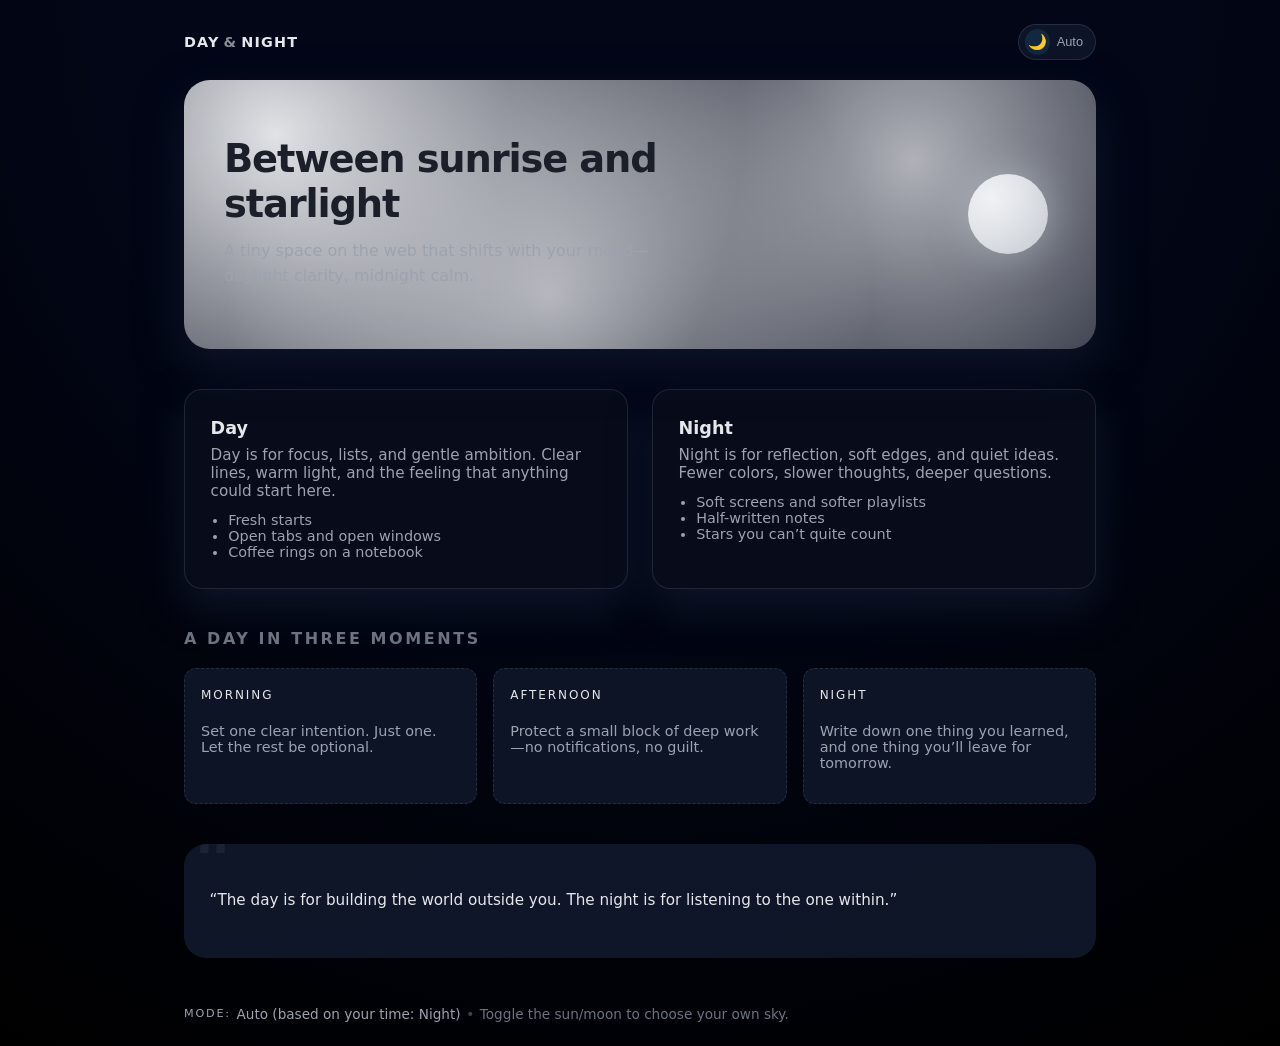
==== index.html @ a27f7a83 "initial_file_upload" ====
<!DOCTYPE html>
<html lang="en">
<head>
  <meta charset="UTF-8" />
  <meta name="viewport" content="width=device-width, initial-scale=1.0" />
  <title>Day & Night</title>
  <link rel="stylesheet" href="styles.css" />
</head>
<body class="theme-auto">
  <header class="site-header">
    <div class="logo">Day<span>&</span>Night</div>

    <div class="mode-controls">
      <button id="mode-toggle" class="mode-toggle" aria-label="Toggle theme">
        <span class="mode-toggle__icon">☀️</span>
        <span class="mode-toggle__label">Auto</span>
      </button>
    </div>
  </header>

  <main>
    <section class="hero">
      <div class="hero-layer hero-layer--sky"></div>
      <div class="hero-layer hero-layer--sun"></div>
      <div class="hero-layer hero-layer--moon"></div>
      <div class="hero-layer hero-layer--stars"></div>

      <div class="hero-content">
        <h1>Between sunrise and starlight</h1>
        <p>
          A tiny space on the web that shifts with your mood—daylight clarity,
          midnight calm.
        </p>
      </div>
    </section>

    <section class="panels">
      <article class="panel panel--day">
        <h2>Day</h2>
        <p>
          Day is for focus, lists, and gentle ambition. Clear lines, warm light,
          and the feeling that anything could start here.
        </p>
        <ul>
          <li>Fresh starts</li>
          <li>Open tabs and open windows</li>
          <li>Coffee rings on a notebook</li>
        </ul>
      </article>

      <article class="panel panel--night">
        <h2>Night</h2>
        <p>
          Night is for reflection, soft edges, and quiet ideas. Fewer colors,
          slower thoughts, deeper questions.
        </p>
        <ul>
          <li>Soft screens and softer playlists</li>
          <li>Half-written notes</li>
          <li>Stars you can’t quite count</li>
        </ul>
      </article>
    </section>

    <section class="timeline">
      <h2>A day in three moments</h2>
      <div class="timeline-grid">
        <div class="timeline-item">
          <span class="time">Morning</span>
          <p>Set one clear intention. Just one. Let the rest be optional.</p>
        </div>
        <div class="timeline-item">
          <span class="time">Afternoon</span>
          <p>Protect a small block of deep work—no notifications, no guilt.</p>
        </div>
        <div class="timeline-item">
          <span class="time">Night</span>
          <p>Write down one thing you learned, and one thing you’ll leave for tomorrow.</p>
        </div>
      </div>
    </section>

    <section class="quote">
      <p>
        “The day is for building the world outside you.  
        The night is for listening to the one within.”
      </p>
    </section>
  </main>

  <footer class="site-footer">
    <span class="footer-label">Mode:</span>
    <span id="mode-indicator" class="footer-mode">Auto (based on your time)</span>
    <span class="footer-dot">•</span>
    <span class="footer-note">Toggle the sun/moon to choose your own sky.</span>
  </footer>

  <script src="script.js"></script>
</body>
</html>
---- styles.css ----
/* --------
   Base
--------- */

:root {
  --bg: #f5f7fb;
  --bg-alt: #ffffff;
  --text: #1b1f2a;
  --muted: #6b7280;
  --accent: #fbbf24;
  --accent-soft: rgba(251, 191, 36, 0.15);
  --border-subtle: rgba(15, 23, 42, 0.06);

  --night-bg: #050816;
  --night-bg-alt: #070b1a;
  --night-text: #e5e7eb;
  --night-muted: #9ca3af;
  --night-accent: #38bdf8;
  --night-accent-soft: rgba(56, 189, 248, 0.12);
  --night-border-subtle: rgba(148, 163, 184, 0.18);

  --transition-fast: 180ms ease-out;
  --transition-med: 260ms ease;
  --radius-lg: 18px;
  --radius-md: 12px;
  --shadow-soft: 0 18px 45px rgba(15, 23, 42, 0.08);
  --shadow-soft-night: 0 18px 45px rgba(15, 23, 42, 0.9);
}

*,
*::before,
*::after {
  box-sizing: border-box;
}

html,
body {
  margin: 0;
  padding: 0;
}

body {
  font-family: system-ui, -apple-system, BlinkMacSystemFont, "SF Pro Text",
    "Segoe UI", sans-serif;
  background: var(--bg);
  color: var(--text);
  min-height: 100vh;
  display: flex;
  flex-direction: column;
  transition:
    background var(--transition-med),
    color var(--transition-med);
}

/* --------
   Layout
--------- */

main {
  flex: 1;
  max-width: 960px;
  width: 100%;
  margin: 0 auto 3rem;
  padding: 0 1.5rem 0;
}

.site-header {
  max-width: 960px;
  width: 100%;
  margin: 1.5rem auto 1.25rem;
  padding: 0 1.5rem;
  display: flex;
  align-items: center;
  justify-content: space-between;
}

.site-footer {
  max-width: 960px;
  width: 100%;
  margin: 0 auto 1.5rem;
  padding: 0 1.5rem;
  font-size: 0.85rem;
  color: var(--muted);
  display: flex;
  align-items: center;
  gap: 0.35rem;
}

/* --------
   Header
--------- */

.logo {
  font-weight: 600;
  letter-spacing: 0.08em;
  text-transform: uppercase;
  font-size: 0.9rem;
  display: inline-flex;
  align-items: center;
  gap: 0.25rem;
}

.logo span {
  opacity: 0.6;
}

.mode-controls {
  display: flex;
  align-items: center;
}

.mode-toggle {
  border-radius: 999px;
  border: 1px solid var(--border-subtle);
  background: rgba(255, 255, 255, 0.8);
  padding: 0.25rem 0.75rem 0.25rem 0.35rem;
  display: inline-flex;
  align-items: center;
  gap: 0.4rem;
  cursor: pointer;
  font-size: 0.8rem;
  color: var(--muted);
  backdrop-filter: blur(10px);
  transition:
    background var(--transition-fast),
    border-color var(--transition-fast),
    transform 120ms ease-out,
    color var(--transition-fast);
}

.mode-toggle__icon {
  width: 1.6rem;
  height: 1.6rem;
  border-radius: 999px;
  display: inline-flex;
  align-items: center;
  justify-content: center;
  background: var(--accent-soft);
  font-size: 0.95rem;
}

.mode-toggle:hover {
  transform: translateY(-1px);
  border-color: rgba(15, 23, 42, 0.12);
}

/* --------
   Hero
--------- */

.hero {
  position: relative;
  border-radius: 26px;
  overflow: hidden;
  padding: 3.5rem 2.5rem 3.75rem;
  margin-bottom: 2.5rem;
  background: radial-gradient(circle at top left, #fef3c7, #e0f2fe 40%, #e5e7eb);
  box-shadow: var(--shadow-soft);
  color: var(--text);
  isolation: isolate;
}

.hero-layer {
  position: absolute;
  inset: 0;
  pointer-events: none;
  transition: opacity var(--transition-med), transform 900ms ease-out;
}

.hero-layer--sky {
  background: radial-gradient(circle at top left, #fef3c7, #e0f2fe 40%, #e5e7eb);
  opacity: 1;
}

.hero-layer--sun,
.hero-layer--moon {
  display: flex;
  align-items: center;
  justify-content: flex-end;
  padding-right: 3rem;
}

.hero-layer--sun::before,
.hero-layer--moon::before {
  content: "";
  width: 80px;
  height: 80px;
  border-radius: 999px;
  box-shadow: 0 0 40px rgba(251, 191, 36, 0.5);
  transform: translateY(0);
}

.hero-layer--sun::before {
  background: radial-gradient(circle at 30% 30%, #fef9c3, #fbbf24);
}

.hero-layer--moon::before {
  background: radial-gradient(circle at 30% 30%, #e5e7eb, #9ca3af);
  box-shadow: 0 0 40px rgba(148, 163, 184, 0.5);
}

.hero-layer--moon {
  opacity: 0;
}

.hero-layer--stars {
  background-image:
    radial-gradient(circle at 10% 20%, rgba(248, 250, 252, 0.9) 0, transparent 55%),
    radial-gradient(circle at 80% 30%, rgba(248, 250, 252, 0.7) 0, transparent 55%),
    radial-gradient(circle at 40% 80%, rgba(248, 250, 252, 0.6) 0, transparent 55%);
  opacity: 0;
  transform: translateY(10px);
}

.hero-content {
  position: relative;
  max-width: 460px;
  z-index: 1;
}

.hero h1 {
  font-size: clamp(2.1rem, 3vw, 2.6rem);
  margin: 0 0 0.75rem;
  letter-spacing: -0.03em;
}

.hero p {
  margin: 0;
  color: var(--muted);
  max-width: 32rem;
  line-height: 1.6;
}

/* --------
   Panels
--------- */

.panels {
  display: grid;
  grid-template-columns: repeat(2, minmax(0, 1fr));
  gap: 1.5rem;
  margin-bottom: 2.5rem;
}

.panel {
  border-radius: var(--radius-lg);
  padding: 1.75rem 1.6rem;
  background: var(--bg-alt);
  border: 1px solid var(--border-subtle);
  box-shadow: 0 12px 30px rgba(15, 23, 42, 0.04);
  transition:
    background var(--transition-med),
    border-color var(--transition-med),
    transform 160ms ease-out,
    box-shadow var(--transition-med);
}

.panel:hover {
  transform: translateY(-3px);
  box-shadow: 0 18px 40px rgba(15, 23, 42, 0.08);
}

.panel h2 {
  margin: 0 0 0.5rem;
  font-size: 1.1rem;
}

.panel p {
  margin: 0 0 0.75rem;
  color: var(--muted);
  font-size: 0.95rem;
}

.panel ul {
  margin: 0;
  padding-left: 1.1rem;
  list-style: disc;
  color: var(--muted);
  font-size: 0.9rem;
}

.panel--day {
  background: linear-gradient(
      135deg,
      rgba(251, 191, 36, 0.08),
      rgba(59, 130, 246, 0.04)
    ),
    var(--bg-alt);
}

.panel--night {
  background: linear-gradient(
      135deg,
      rgba(56, 189, 248, 0.08),
      rgba(15, 23, 42, 0.7)
    ),
    var(--night-bg-alt);
  color: var(--night-text);
}

/* --------
   Timeline
--------- */

.timeline {
  margin-bottom: 2.5rem;
}

.timeline h2 {
  font-size: 1rem;
  text-transform: uppercase;
  letter-spacing: 0.16em;
  color: var(--muted);
  margin: 0 0 1.25rem;
}

.timeline-grid {
  display: grid;
  grid-template-columns: repeat(3, minmax(0, 1fr));
  gap: 1rem;
}

.timeline-item {
  border-radius: var(--radius-md);
  padding: 1.1rem 1rem;
  border: 1px dashed var(--border-subtle);
  background: rgba(255, 255, 255, 0.7);
  font-size: 0.9rem;
  color: var(--muted);
}

.timeline-item .time {
  display: inline-block;
  font-size: 0.75rem;
  text-transform: uppercase;
  letter-spacing: 0.16em;
  margin-bottom: 0.4rem;
  color: var(--text);
}

/* --------
   Quote
--------- */

.quote {
  border-radius: 22px;
  padding: 1.8rem 1.6rem;
  background: linear-gradient(
    135deg,
    rgba(15, 23, 42, 0.96),
    rgba(15, 23, 42, 0.92)
  );
  color: #e5e7eb;
  font-size: 0.95rem;
  line-height: 1.7;
  position: relative;
  overflow: hidden;
}

.quote::before {
  content: "“";
  position: absolute;
  font-size: 5rem;
  line-height: 1;
  opacity: 0.06;
  top: -1.2rem;
  left: 0.6rem;
}

/* --------
   Footer
--------- */

.footer-label {
  text-transform: uppercase;
  letter-spacing: 0.16em;
  font-size: 0.7rem;
}

.footer-mode {
  font-weight: 500;
}

.footer-dot {
  opacity: 0.4;
}

.footer-note {
  color: var(--muted);
}

/* --------
   Night theme
--------- */

body.theme-night {
  background: radial-gradient(circle at top, #020617, #020617 40%, #000);
  color: var(--night-text);
}

body.theme-night .site-footer {
  color: var(--night-muted);
}

body.theme-night .hero {
  background: radial-gradient(circle at top, #020617, #020617 40%, #020617);
  box-shadow: var(--shadow-soft-night);
}

body.theme-night .hero-layer--sky {
  background: radial-gradient(circle at top, #020617, #020617 40%, #020617);
}

body.theme-night .hero-layer--sun {
  opacity: 0;
  transform: translateY(10px);
}

body.theme-night .hero-layer--moon {
  opacity: 1;
  transform: translateY(0);
}

body.theme-night .hero-layer--stars {
  opacity: 1;
  transform: translateY(0);
}

body.theme-night .hero p {
  color: var(--night-muted);
}

body.theme-night .panel {
  background: var(--night-bg-alt);
  border-color: var(--night-border-subtle);
  box-shadow: 0 18px 40px rgba(15, 23, 42, 0.9);
  color: var(--night-text);
}

body.theme-night .panel p,
body.theme-night .panel ul {
  color: var(--night-muted);
}

body.theme-night .timeline-item {
  background: rgba(15, 23, 42, 0.9);
  border-color: var(--night-border-subtle);
  color: var(--night-muted);
}

body.theme-night .timeline-item .time {
  color: var(--night-text);
}

body.theme-night .mode-toggle {
  background: rgba(15, 23, 42, 0.9);
  border-color: var(--night-border-subtle);
  color: var(--night-muted);
}

body.theme-night .mode-toggle__icon {
  background: var(--night-accent-soft);
}

/* Auto theme uses JS to decide day/night, but visually it's just one of the two */

body.theme-auto {
  /* JS will replace this with theme-day or theme-night */
}

/* --------
   Responsive
--------- */

@media (max-width: 768px) {
  .hero {
    padding: 2.6rem 1.6rem 2.8rem;
  }

  .hero-layer--sun,
  .hero-layer--moon {
    padding-right: 1.6rem;
  }

  .panels {
    grid-template-columns: minmax(0, 1fr);
  }

  .timeline-grid {
    grid-template-columns: minmax(0, 1fr);
  }

  .site-header,
  .site-footer {
    padding-inline: 1.25rem;
  }
}
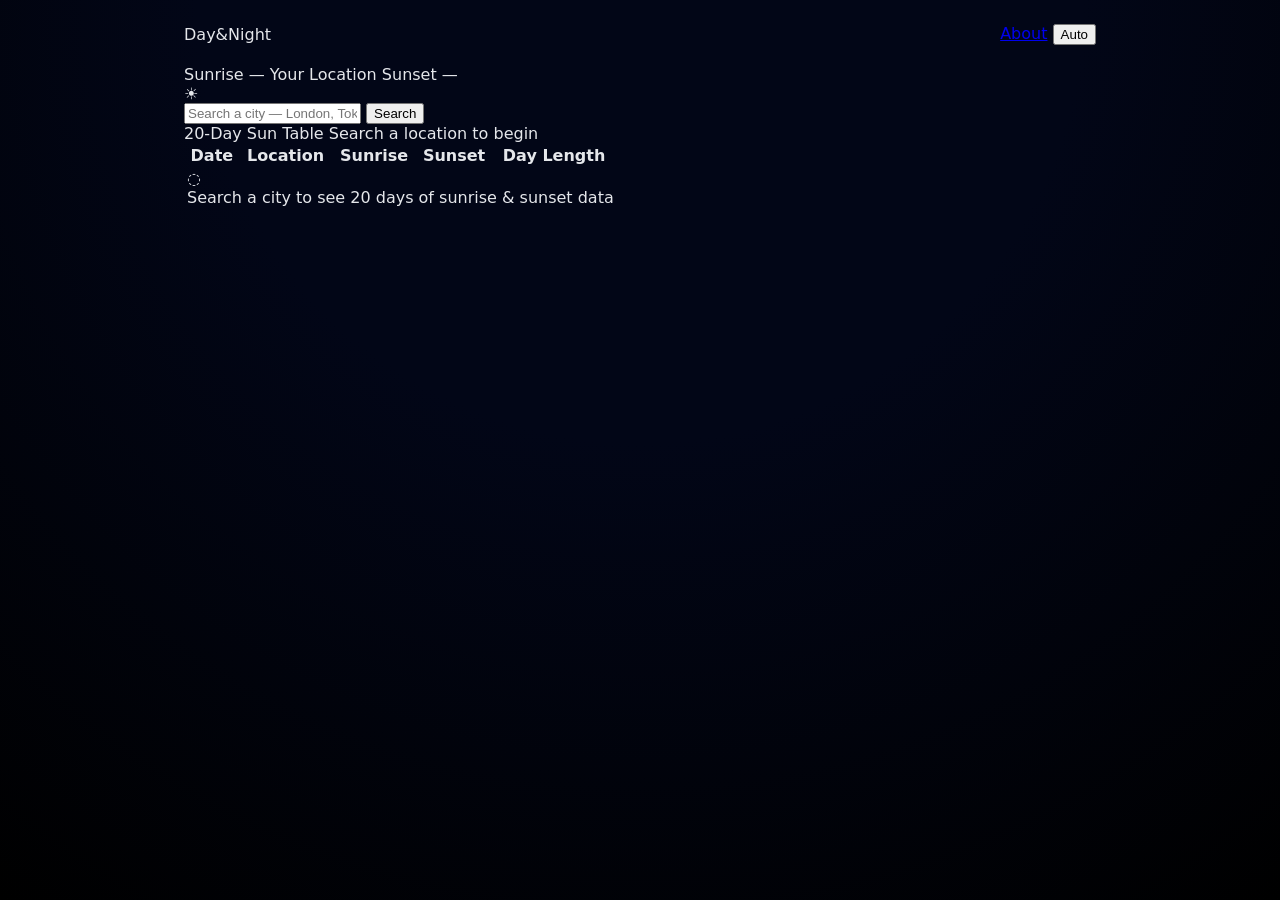
==== commit e720ff49: "Update index.html" ====
--- a/index.html
+++ b/index.html
@@ -3,99 +3,92 @@
 <head>
   <meta charset="UTF-8" />
   <meta name="viewport" content="width=device-width, initial-scale=1.0" />
-  <title>Day & Night</title>
+  <title>Day&Night — Sunrise & Sunset Times</title>
+  <link rel="preconnect" href="https://fonts.googleapis.com" />
+  <link rel="preconnect" href="https://fonts.gstatic.com" crossorigin />
+  <link href="https://fonts.googleapis.com/css2?family=Cormorant+Garamond:wght@300;400;600&family=DM+Mono:wght@300;400&display=swap" rel="stylesheet" />
   <link rel="stylesheet" href="styles.css" />
 </head>
-<body class="theme-auto">
+<body>
+
   <header class="site-header">
-    <div class="logo">Day<span>&</span>Night</div>
-
-    <div class="mode-controls">
-      <button id="mode-toggle" class="mode-toggle" aria-label="Toggle theme">
-        <span class="mode-toggle__icon">☀️</span>
-        <span class="mode-toggle__label">Auto</span>
-      </button>
+    <div class="header-left">
+	<span class="site-logo">Day&Night</span>
+    </div>
+    <div class="header-right">
+      <a href="about.html" class="about-btn">About</a>
+      <button id="theme-toggle" class="theme-btn">Auto</button>
     </div>
   </header>
 
-  <main>
-    <section class="hero">
-      <div class="hero-layer hero-layer--sky"></div>
-      <div class="hero-layer hero-layer--sun"></div>
-      <div class="hero-layer hero-layer--moon"></div>
-      <div class="hero-layer hero-layer--stars"></div>
+  <main class="main-content">
 
-      <div class="hero-content">
-        <h1>Between sunrise and starlight</h1>
-        <p>
-          A tiny space on the web that shifts with your mood—daylight clarity,
-          midnight calm.
-        </p>
+    <!-- Sun Progress Bar -->
+    <section class="sunbar-section">
+      <div class="sunbar-meta">
+        <span class="sunbar-label" id="sunrise-label">Sunrise <span id="sunrise-time">—</span></span>
+        <span class="sunbar-center-label" id="sunbar-location-label">Your Location</span>
+        <span class="sunbar-label" id="sunset-label">Sunset <span id="sunset-time">—</span></span>
+      </div>
+      <div class="sunbar-track" id="sunbar-track">
+        <div class="sunbar-fill" id="sunbar-fill"></div>
+        <div class="sun-icon" id="sun-icon">☀</div>
+        <div class="sunbar-horizon sunbar-horizon-left"></div>
+        <div class="sunbar-horizon sunbar-horizon-right"></div>
       </div>
     </section>
 
-    <section class="panels">
-      <article class="panel panel--day">
-        <h2>Day</h2>
-        <p>
-          Day is for focus, lists, and gentle ambition. Clear lines, warm light,
-          and the feeling that anything could start here.
-        </p>
-        <ul>
-          <li>Fresh starts</li>
-          <li>Open tabs and open windows</li>
-          <li>Coffee rings on a notebook</li>
-        </ul>
-      </article>
-
-      <article class="panel panel--night">
-        <h2>Night</h2>
-        <p>
-          Night is for reflection, soft edges, and quiet ideas. Fewer colors,
-          slower thoughts, deeper questions.
-        </p>
-        <ul>
-          <li>Soft screens and softer playlists</li>
-          <li>Half-written notes</li>
-          <li>Stars you can’t quite count</li>
-        </ul>
-      </article>
+    <!-- Search Bar -->
+    <section class="search-section">
+      <div class="search-inner">
+        <input
+          type="text"
+          id="location-input"
+          class="location-input"
+          placeholder="Search a city — London, Tokyo, New York..."
+          autocomplete="off"
+        />
+        <button id="search-btn" class="search-btn">
+          <span class="search-btn-text">Search</span>
+          <span class="search-btn-spinner" id="search-spinner" hidden>○</span>
+        </button>
+      </div>
+      <div class="search-error" id="search-error" hidden></div>
     </section>
 
-    <section class="timeline">
-      <h2>A day in three moments</h2>
-      <div class="timeline-grid">
-        <div class="timeline-item">
-          <span class="time">Morning</span>
-          <p>Set one clear intention. Just one. Let the rest be optional.</p>
-        </div>
-        <div class="timeline-item">
-          <span class="time">Afternoon</span>
-          <p>Protect a small block of deep work—no notifications, no guilt.</p>
-        </div>
-        <div class="timeline-item">
-          <span class="time">Night</span>
-          <p>Write down one thing you learned, and one thing you’ll leave for tomorrow.</p>
-        </div>
+    <!-- 20-Day Table -->
+    <section class="table-section">
+      <div class="table-header-row">
+        <span class="table-title" id="table-title">20-Day Sun Table</span>
+        <span class="table-subtitle" id="table-subtitle">Search a location to begin</span>
+      </div>
+      <div class="table-scroll-container" id="table-container">
+        <table class="sun-table" id="sun-table">
+          <thead>
+            <tr>
+              <th>Date</th>
+              <th>Location</th>
+              <th>Sunrise</th>
+              <th>Sunset</th>
+              <th>Day Length</th>
+            </tr>
+          </thead>
+          <tbody id="table-body">
+            <tr class="table-empty-row">
+              <td colspan="5">
+                <div class="empty-state">
+                  <div class="empty-icon">◌</div>
+                  <div>Search a city to see 20 days of sunrise &amp; sunset data</div>
+                </div>
+              </td>
+            </tr>
+          </tbody>
+        </table>
       </div>
     </section>
 
-    <section class="quote">
-      <p>
-        “The day is for building the world outside you.  
-        The night is for listening to the one within.”
-      </p>
-    </section>
   </main>
-
-  <footer class="site-footer">
-    <span class="footer-label">Mode:</span>
-    <span id="mode-indicator" class="footer-mode">Auto (based on your time)</span>
-    <span class="footer-dot">•</span>
-    <span class="footer-note">Toggle the sun/moon to choose your own sky.</span>
-  </footer>
 
   <script src="script.js"></script>
 </body>
 </html>
-
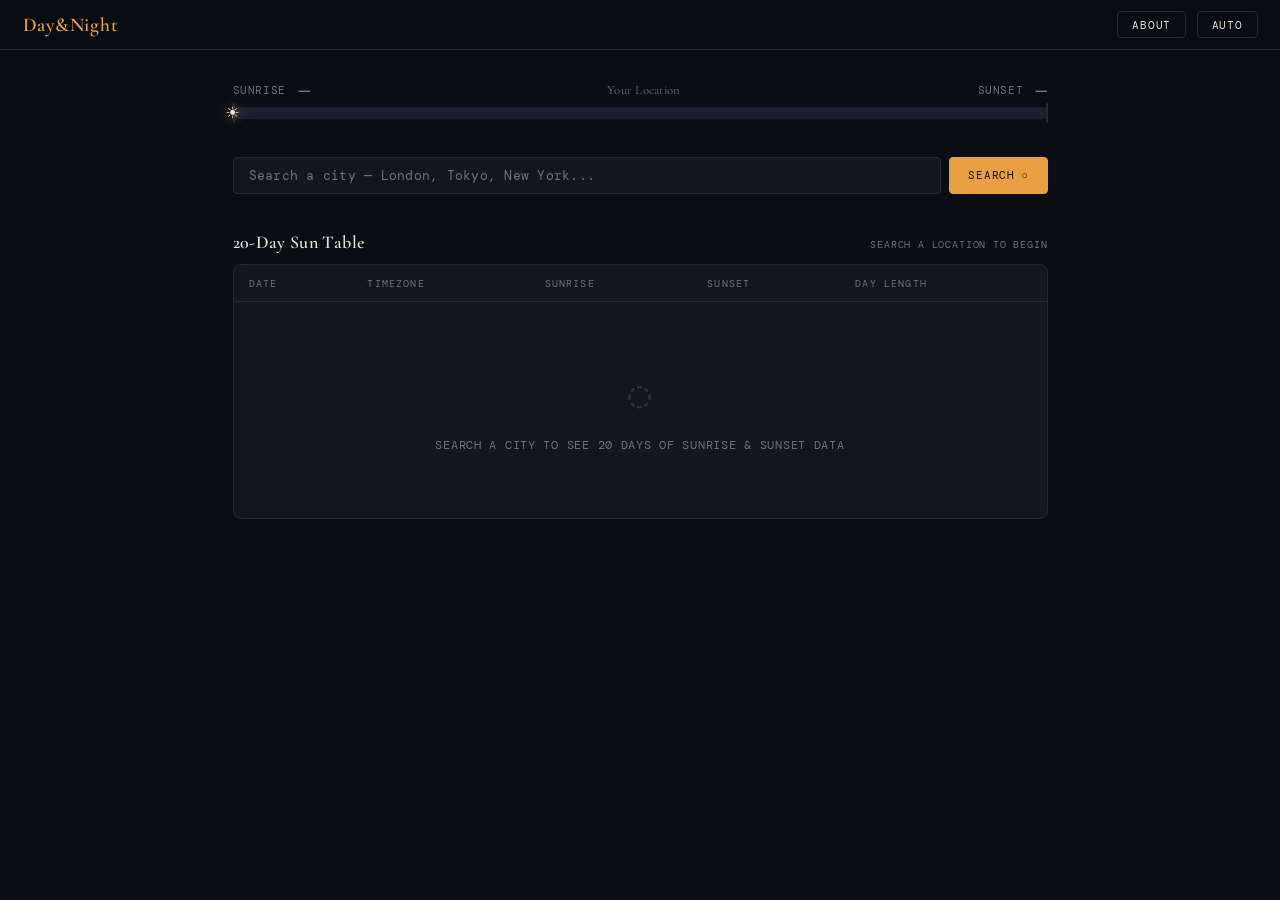
==== commit 02901dad: "Update index.html column name change Location -> TimeZone" ====
--- a/index.html
+++ b/index.html
@@ -67,7 +67,7 @@
           <thead>
             <tr>
               <th>Date</th>
-              <th>Location</th>
+              <th>TimeZone</th>
               <th>Sunrise</th>
               <th>Sunset</th>
               <th>Day Length</th>
--- a/styles.css
+++ b/styles.css
@@ -1,498 +1,577 @@
-/* --------
-   Base
---------- */
-
+/* ============================================================
+   Day&Night — styles.css
+   Credit to Erfan Gheibi
+   29/05/2026
+   Made for Devsoc training program application
+   Cormorant Garamond (display) + DM Mono (data/mono)
+   ============================================================ */
+
+/* ---------- CSS Variables ---------- */
 :root {
-  --bg: #f5f7fb;
-  --bg-alt: #ffffff;
-  --text: #1b1f2a;
-  --muted: #6b7280;
-  --accent: #fbbf24;
-  --accent-soft: rgba(251, 191, 36, 0.15);
-  --border-subtle: rgba(15, 23, 42, 0.06);
-
-  --night-bg: #050816;
-  --night-bg-alt: #070b1a;
-  --night-text: #e5e7eb;
-  --night-muted: #9ca3af;
-  --night-accent: #38bdf8;
-  --night-accent-soft: rgba(56, 189, 248, 0.12);
-  --night-border-subtle: rgba(148, 163, 184, 0.18);
-
-  --transition-fast: 180ms ease-out;
-  --transition-med: 260ms ease;
-  --radius-lg: 18px;
-  --radius-md: 12px;
-  --shadow-soft: 0 18px 45px rgba(15, 23, 42, 0.08);
-  --shadow-soft-night: 0 18px 45px rgba(15, 23, 42, 0.9);
-}
-
-*,
-*::before,
-*::after {
-  box-sizing: border-box;
-}
-
-html,
+  /* Day palette */
+  --day-bg:            #fdf6ec;
+  --day-bg-alt:        #f5ead8;
+  --day-text:          #1a1208;
+  --day-muted:         #7a6348;
+  --day-border:        #d8c9b0;
+  --day-accent:        #c8721a;
+  --day-accent-soft:   #f0a840;
+  --day-fill-start:    #f5c842;
+  --day-fill-end:      #e8721a;
+  --day-track:         #e8d9c2;
+  --day-header-bg:     rgba(253,246,236,0.88);
+
+  /* Night palette */
+  --night-bg:          #0b0d14;
+  --night-bg-alt:      #131620;
+  --night-text:        #e8e2d6;
+  --night-muted:       #6e7080;
+  --night-border:      #252835;
+  --night-accent:      #e8a042;
+  --night-accent-soft: #c87830;
+  --night-fill-start:  #2c3a6e;
+  --night-fill-end:    #e8a042;
+  --night-track:       #1c1f2e;
+  --night-header-bg:   rgba(11,13,20,0.88);
+
+  /* Applied (default = day) */
+  --bg:            var(--day-bg);
+  --bg-alt:        var(--day-bg-alt);
+  --text:          var(--day-text);
+  --muted:         var(--day-muted);
+  --border:        var(--day-border);
+  --accent:        var(--day-accent);
+  --accent-soft:   var(--day-accent-soft);
+  --fill-start:    var(--day-fill-start);
+  --fill-end:      var(--day-fill-end);
+  --track:         var(--day-track);
+  --header-bg:     var(--day-header-bg);
+
+  --font-display: 'Cormorant Garamond', Georgia, serif;
+  --font-mono:    'DM Mono', 'Courier New', monospace;
+
+  --radius-sm: 4px;
+  --radius-md: 8px;
+  --radius-lg: 16px;
+  --transition: 0.35s ease;
+}
+
+body.theme-night {
+  --bg:            var(--night-bg);
+  --bg-alt:        var(--night-bg-alt);
+  --text:          var(--night-text);
+  --muted:         var(--night-muted);
+  --border:        var(--night-border);
+  --accent:        var(--night-accent);
+  --accent-soft:   var(--night-accent-soft);
+  --fill-start:    var(--night-fill-start);
+  --fill-end:      var(--night-fill-end);
+  --track:         var(--night-track);
+  --header-bg:     var(--night-header-bg);
+}
+
+/* ---------- Reset & Base ---------- */
+*, *::before, *::after { box-sizing: border-box; margin: 0; padding: 0; }
+
+html {
+  font-size: 15px;
+  -webkit-font-smoothing: antialiased;
+}
+
 body {
-  margin: 0;
-  padding: 0;
-}
-
-body {
-  font-family: system-ui, -apple-system, BlinkMacSystemFont, "SF Pro Text",
-    "Segoe UI", sans-serif;
-  background: var(--bg);
+  background-color: var(--bg);
   color: var(--text);
+  font-family: var(--font-mono);
   min-height: 100vh;
   display: flex;
   flex-direction: column;
-  transition:
-    background var(--transition-med),
-    color var(--transition-med);
-}
-
-/* --------
-   Layout
---------- */
-
-main {
-  flex: 1;
-  max-width: 960px;
-  width: 100%;
-  margin: 0 auto 3rem;
-  padding: 0 1.5rem 0;
-}
-
+  transition: background-color var(--transition), color var(--transition);
+}
+
+a { color: var(--accent); text-decoration: none; }
+a:hover { text-decoration: underline; }
+
+/* ---------- Header ---------- */
 .site-header {
-  max-width: 960px;
-  width: 100%;
-  margin: 1.5rem auto 1.25rem;
-  padding: 0 1.5rem;
+  position: sticky;
+  top: 0;
+  z-index: 100;
+  background: var(--header-bg);
+  backdrop-filter: blur(12px);
+  -webkit-backdrop-filter: blur(12px);
+  border-bottom: 1px solid var(--border);
   display: flex;
   align-items: center;
   justify-content: space-between;
-}
-
-.site-footer {
-  max-width: 960px;
+  padding: 0.75rem 1.5rem;
+  transition: background var(--transition), border-color var(--transition);
+}
+
+.header-left, .header-right {
+  display: flex;
+  align-items: center;
+  gap: 0.75rem;
+}
+
+.site-logo {
+  font-family: var(--font-display);
+  font-size: 1.3rem;
+  font-weight: 600;
+  letter-spacing: 0.04em;
+  color: var(--accent);
+}
+
+/* Shared button style */
+.about-btn, .theme-btn, .search-btn {
+  font-family: var(--font-mono);
+  font-size: 0.72rem;
+  font-weight: 400;
+  letter-spacing: 0.08em;
+  text-transform: uppercase;
+  padding: 0.35rem 0.9rem;
+  border: 1px solid var(--border);
+  border-radius: var(--radius-sm);
+  background: transparent;
+  color: var(--text);
+  cursor: pointer;
+  transition: background var(--transition), border-color var(--transition), color var(--transition), transform 0.1s;
+}
+.about-btn:hover, .theme-btn:hover, .search-btn:hover {
+  background: var(--bg-alt);
+  border-color: var(--accent);
+  color: var(--accent);
+  text-decoration: none;
+}
+.about-btn:active, .theme-btn:active, .search-btn:active { transform: scale(0.97); }
+
+.theme-btn {
+  min-width: 60px;
+}
+
+/* ---------- Main ---------- */
+.main-content {
+  flex: 1;
+  max-width: 860px;
   width: 100%;
-  margin: 0 auto 1.5rem;
-  padding: 0 1.5rem;
+  margin: 0 auto;
+  padding: 2rem 1.5rem 3rem;
+  display: flex;
+  flex-direction: column;
+  gap: 2.5rem;
+}
+
+/* ---------- Sun Progress Bar ---------- */
+.sunbar-section {
+  display: flex;
+  flex-direction: column;
+  gap: 0.6rem;
+}
+
+.sunbar-meta {
+  display: flex;
+  justify-content: space-between;
+  align-items: baseline;
+  font-size: 0.7rem;
+  color: var(--muted);
+  letter-spacing: 0.06em;
+  text-transform: uppercase;
+}
+
+.sunbar-center-label {
+  font-family: var(--font-display);
   font-size: 0.85rem;
-  color: var(--muted);
-  display: flex;
-  align-items: center;
-  gap: 0.35rem;
-}
-
-/* --------
-   Header
---------- */
-
-.logo {
+  font-weight: 400;
+  text-transform: none;
+  letter-spacing: 0.02em;
+  color: var(--muted);
+}
+
+.sunbar-label span {
+  font-family: var(--font-display);
+  font-size: 1rem;
   font-weight: 600;
-  letter-spacing: 0.08em;
-  text-transform: uppercase;
-  font-size: 0.9rem;
-  display: inline-flex;
-  align-items: center;
-  gap: 0.25rem;
-}
-
-.logo span {
-  opacity: 0.6;
-}
-
-.mode-controls {
-  display: flex;
-  align-items: center;
-}
-
-.mode-toggle {
-  border-radius: 999px;
-  border: 1px solid var(--border-subtle);
-  background: rgba(255, 255, 255, 0.8);
-  padding: 0.25rem 0.75rem 0.25rem 0.35rem;
-  display: inline-flex;
+  color: var(--text);
+  margin-left: 0.3rem;
+  letter-spacing: 0;
+  text-transform: none;
+}
+
+.sunbar-track {
+  position: relative;
+  height: 12px;
+  background: var(--track);
+  border-radius: 100px;
+  overflow: visible;
+  transition: background var(--transition);
+}
+
+.sunbar-fill {
+  position: absolute;
+  left: 0;
+  top: 0;
+  height: 100%;
+  background: linear-gradient(90deg, var(--fill-start), var(--fill-end));
+  border-radius: 100px;
+  width: 0%;
+  transition: width 0.8s cubic-bezier(0.4, 0, 0.2, 1);
+}
+
+.sun-icon {
+  position: absolute;
+  top: 50%;
+  transform: translate(-50%, -50%);
+  font-size: 1.4rem;
+  line-height: 1;
+  left: 0%;
+  transition: left 0.8s cubic-bezier(0.4, 0, 0.2, 1);
+  filter: drop-shadow(0 0 6px var(--accent-soft));
+  pointer-events: none;
+  z-index: 2;
+}
+
+.sunbar-horizon {
+  position: absolute;
+  top: 50%;
+  transform: translateY(-50%);
+  width: 2px;
+  height: 20px;
+  background: var(--border);
+  border-radius: 1px;
+}
+.sunbar-horizon-left  { left: 0; }
+.sunbar-horizon-right { right: 0; }
+
+.sunbar-progress-text {
+  text-align: center;
+  font-size: 0.68rem;
+  letter-spacing: 0.1em;
+  text-transform: uppercase;
+  color: var(--muted);
+}
+
+/* ---------- Search Section ---------- */
+.search-section {
+  display: flex;
+  flex-direction: column;
+  gap: 0.5rem;
+}
+
+.search-inner {
+  display: flex;
+  gap: 0.5rem;
+}
+
+.location-input {
+  flex: 1;
+  font-family: var(--font-mono);
+  font-size: 0.85rem;
+  padding: 0.6rem 1rem;
+  border: 1px solid var(--border);
+  border-radius: var(--radius-sm);
+  background: var(--bg-alt);
+  color: var(--text);
+  outline: none;
+  transition: border-color var(--transition), background var(--transition), box-shadow var(--transition);
+  letter-spacing: 0.02em;
+}
+.location-input::placeholder { color: var(--muted); }
+.location-input:focus {
+  border-color: var(--accent);
+  box-shadow: 0 0 0 3px color-mix(in srgb, var(--accent) 15%, transparent);
+}
+
+.search-btn {
+  display: flex;
   align-items: center;
   gap: 0.4rem;
-  cursor: pointer;
+  padding: 0.6rem 1.2rem;
+  background: var(--accent);
+  border-color: var(--accent);
+  color: var(--bg);
+  font-weight: 400;
+}
+.search-btn:hover {
+  background: var(--accent-soft);
+  border-color: var(--accent-soft);
+  color: var(--bg);
+}
+
+.search-btn-spinner {
+  animation: spin 1s linear infinite;
+  display: inline-block;
+}
+@keyframes spin {
+  from { transform: rotate(0deg); }
+  to   { transform: rotate(360deg); }
+}
+
+.search-error {
+  font-size: 0.72rem;
+  color: #e05050;
+  letter-spacing: 0.04em;
+  padding: 0.3rem 0;
+}
+
+/* ---------- Table Section ---------- */
+.table-section {
+  display: flex;
+  flex-direction: column;
+  gap: 0.75rem;
+  flex: 1;
+}
+
+.table-header-row {
+  display: flex;
+  justify-content: space-between;
+  align-items: baseline;
+}
+
+.table-title {
+  font-family: var(--font-display);
+  font-size: 1.2rem;
+  font-weight: 600;
+  letter-spacing: 0.02em;
+}
+
+.table-subtitle {
+  font-size: 0.68rem;
+  color: var(--muted);
+  letter-spacing: 0.08em;
+  text-transform: uppercase;
+}
+
+.table-scroll-container {
+  border: 1px solid var(--border);
+  border-radius: var(--radius-md);
+  overflow-y: auto;
+  max-height: 460px;
+  transition: border-color var(--transition);
+  background: var(--bg-alt);
+}
+
+/* Custom scrollbar */
+.table-scroll-container::-webkit-scrollbar { width: 6px; }
+.table-scroll-container::-webkit-scrollbar-track { background: transparent; }
+.table-scroll-container::-webkit-scrollbar-thumb {
+  background: var(--border);
+  border-radius: 3px;
+}
+.table-scroll-container::-webkit-scrollbar-thumb:hover {
+  background: var(--muted);
+}
+
+.sun-table {
+  width: 100%;
+  border-collapse: collapse;
   font-size: 0.8rem;
-  color: var(--muted);
-  backdrop-filter: blur(10px);
-  transition:
-    background var(--transition-fast),
-    border-color var(--transition-fast),
-    transform 120ms ease-out,
-    color var(--transition-fast);
-}
-
-.mode-toggle__icon {
-  width: 1.6rem;
-  height: 1.6rem;
-  border-radius: 999px;
-  display: inline-flex;
+}
+
+.sun-table thead {
+  position: sticky;
+  top: 0;
+  z-index: 10;
+}
+
+.sun-table th {
+  background: var(--bg-alt);
+  color: var(--muted);
+  font-size: 0.65rem;
+  font-weight: 400;
+  letter-spacing: 0.12em;
+  text-transform: uppercase;
+  padding: 0.75rem 1rem;
+  text-align: left;
+  border-bottom: 1px solid var(--border);
+  white-space: nowrap;
+}
+
+.sun-table td {
+  padding: 0.7rem 1rem;
+  border-bottom: 1px solid var(--border);
+  vertical-align: top;
+  line-height: 1.6;
+  transition: background var(--transition);
+}
+
+.sun-table tbody tr:last-child td {
+  border-bottom: none;
+}
+
+.sun-table tbody tr:hover td {
+  background: color-mix(in srgb, var(--accent) 5%, transparent);
+}
+
+.sun-table tbody tr.today-row td {
+  background: color-mix(in srgb, var(--accent) 8%, transparent);
+}
+
+/* Stacked cell lines */
+.cell-line-1 {
+  display: block;
+  color: var(--text);
+  font-weight: 400;
+}
+.cell-line-2 {
+  display: block;
+  font-size: 0.72rem;
+  color: var(--muted);
+  margin-top: 0.1rem;
+}
+
+/* Date column */
+.date-col {
+  font-family: var(--font-display);
+  font-size: 1.05rem;
+  font-weight: 600;
+  white-space: nowrap;
+}
+.date-dow {
+  display: block;
+  font-family: var(--font-mono);
+  font-size: 0.62rem;
+  font-weight: 300;
+  color: var(--muted);
+  letter-spacing: 0.08em;
+  text-transform: uppercase;
+  margin-top: 0.1rem;
+}
+
+/* Day length column */
+.daylength-col {
+  font-family: var(--font-display);
+  font-size: 1rem;
+  font-weight: 600;
+  white-space: nowrap;
+  color: var(--accent);
+}
+
+/* Empty state */
+.table-empty-row td {
+  border-bottom: none !important;
+  background: transparent !important;
+}
+.empty-state {
+  display: flex;
+  flex-direction: column;
   align-items: center;
-  justify-content: center;
-  background: var(--accent-soft);
-  font-size: 0.95rem;
-}
-
-.mode-toggle:hover {
-  transform: translateY(-1px);
-  border-color: rgba(15, 23, 42, 0.12);
-}
-
-/* --------
-   Hero
---------- */
-
-.hero {
-  position: relative;
-  border-radius: 26px;
-  overflow: hidden;
-  padding: 3.5rem 2.5rem 3.75rem;
-  margin-bottom: 2.5rem;
-  background: radial-gradient(circle at top left, #fef3c7, #e0f2fe 40%, #e5e7eb);
-  box-shadow: var(--shadow-soft);
+  gap: 0.75rem;
+  padding: 3.5rem 1rem;
+  color: var(--muted);
+  font-size: 0.8rem;
+  letter-spacing: 0.06em;
+  text-transform: uppercase;
+}
+.empty-icon {
+  font-size: 2.5rem;
+  opacity: 0.3;
+  animation: pulse 3s ease-in-out infinite;
+}
+@keyframes pulse {
+  0%, 100% { opacity: 0.3; }
+  50%       { opacity: 0.6; }
+}
+
+/* Loading rows */
+.loading-row td {
+  padding: 0.6rem 1rem;
+  color: var(--muted);
+}
+.loading-shimmer {
+  height: 12px;
+  border-radius: 4px;
+  background: linear-gradient(90deg, var(--border) 25%, var(--bg) 50%, var(--border) 75%);
+  background-size: 200% 100%;
+  animation: shimmer 1.4s infinite;
+}
+@keyframes shimmer {
+  0%   { background-position: 200% 0; }
+  100% { background-position: -200% 0; }
+}
+
+/* ---------- About Page ---------- */
+.about-main {
+  max-width: 640px;
+}
+
+.about-article {
+  display: flex;
+  flex-direction: column;
+  gap: 1.25rem;
+}
+
+.about-ornament {
+  font-size: 3rem;
+  color: var(--accent);
+  filter: drop-shadow(0 0 12px var(--accent-soft));
+  line-height: 1;
+  margin-bottom: 0.25rem;
+}
+
+.about-title {
+  font-family: var(--font-display);
+  font-size: 2.4rem;
+  font-weight: 600;
+  line-height: 1.1;
+  letter-spacing: -0.01em;
+}
+
+.about-subtitle {
+  font-family: var(--font-display);
+  font-size: 1.3rem;
+  font-weight: 400;
+  color: var(--muted);
+}
+
+.about-lead {
+  font-family: var(--font-display);
+  font-size: 1.15rem;
+  line-height: 1.7;
   color: var(--text);
-  isolation: isolate;
-}
-
-.hero-layer {
-  position: absolute;
-  inset: 0;
-  pointer-events: none;
-  transition: opacity var(--transition-med), transform 900ms ease-out;
-}
-
-.hero-layer--sky {
-  background: radial-gradient(circle at top left, #fef3c7, #e0f2fe 40%, #e5e7eb);
-  opacity: 1;
-}
-
-.hero-layer--sun,
-.hero-layer--moon {
-  display: flex;
-  align-items: center;
-  justify-content: flex-end;
-  padding-right: 3rem;
-}
-
-.hero-layer--sun::before,
-.hero-layer--moon::before {
-  content: "";
-  width: 80px;
-  height: 80px;
-  border-radius: 999px;
-  box-shadow: 0 0 40px rgba(251, 191, 36, 0.5);
-  transform: translateY(0);
-}
-
-.hero-layer--sun::before {
-  background: radial-gradient(circle at 30% 30%, #fef9c3, #fbbf24);
-}
-
-.hero-layer--moon::before {
-  background: radial-gradient(circle at 30% 30%, #e5e7eb, #9ca3af);
-  box-shadow: 0 0 40px rgba(148, 163, 184, 0.5);
-}
-
-.hero-layer--moon {
-  opacity: 0;
-}
-
-.hero-layer--stars {
-  background-image:
-    radial-gradient(circle at 10% 20%, rgba(248, 250, 252, 0.9) 0, transparent 55%),
-    radial-gradient(circle at 80% 30%, rgba(248, 250, 252, 0.7) 0, transparent 55%),
-    radial-gradient(circle at 40% 80%, rgba(248, 250, 252, 0.6) 0, transparent 55%);
-  opacity: 0;
-  transform: translateY(10px);
-}
-
-.hero-content {
-  position: relative;
-  max-width: 460px;
-  z-index: 1;
-}
-
-.hero h1 {
-  font-size: clamp(2.1rem, 3vw, 2.6rem);
-  margin: 0 0 0.75rem;
-  letter-spacing: -0.03em;
-}
-
-.hero p {
-  margin: 0;
-  color: var(--muted);
-  max-width: 32rem;
-  line-height: 1.6;
-}
-
-/* --------
-   Panels
---------- */
-
-.panels {
-  display: grid;
-  grid-template-columns: repeat(2, minmax(0, 1fr));
-  gap: 1.5rem;
-  margin-bottom: 2.5rem;
-}
-
-.panel {
-  border-radius: var(--radius-lg);
-  padding: 1.75rem 1.6rem;
-  background: var(--bg-alt);
-  border: 1px solid var(--border-subtle);
-  box-shadow: 0 12px 30px rgba(15, 23, 42, 0.04);
-  transition:
-    background var(--transition-med),
-    border-color var(--transition-med),
-    transform 160ms ease-out,
-    box-shadow var(--transition-med);
-}
-
-.panel:hover {
-  transform: translateY(-3px);
-  box-shadow: 0 18px 40px rgba(15, 23, 42, 0.08);
-}
-
-.panel h2 {
-  margin: 0 0 0.5rem;
-  font-size: 1.1rem;
-}
-
-.panel p {
-  margin: 0 0 0.75rem;
-  color: var(--muted);
-  font-size: 0.95rem;
-}
-
-.panel ul {
-  margin: 0;
-  padding-left: 1.1rem;
-  list-style: disc;
-  color: var(--muted);
-  font-size: 0.9rem;
-}
-
-.panel--day {
-  background: linear-gradient(
-      135deg,
-      rgba(251, 191, 36, 0.08),
-      rgba(59, 130, 246, 0.04)
-    ),
-    var(--bg-alt);
-}
-
-.panel--night {
-  background: linear-gradient(
-      135deg,
-      rgba(56, 189, 248, 0.08),
-      rgba(15, 23, 42, 0.7)
-    ),
-    var(--night-bg-alt);
-  color: var(--night-text);
-}
-
-/* --------
-   Timeline
---------- */
-
-.timeline {
-  margin-bottom: 2.5rem;
-}
-
-.timeline h2 {
-  font-size: 1rem;
-  text-transform: uppercase;
-  letter-spacing: 0.16em;
-  color: var(--muted);
-  margin: 0 0 1.25rem;
-}
-
-.timeline-grid {
-  display: grid;
-  grid-template-columns: repeat(3, minmax(0, 1fr));
-  gap: 1rem;
-}
-
-.timeline-item {
-  border-radius: var(--radius-md);
-  padding: 1.1rem 1rem;
-  border: 1px dashed var(--border-subtle);
-  background: rgba(255, 255, 255, 0.7);
-  font-size: 0.9rem;
-  color: var(--muted);
-}
-
-.timeline-item .time {
-  display: inline-block;
-  font-size: 0.75rem;
-  text-transform: uppercase;
-  letter-spacing: 0.16em;
-  margin-bottom: 0.4rem;
-  color: var(--text);
-}
-
-/* --------
-   Quote
---------- */
-
-.quote {
-  border-radius: 22px;
-  padding: 1.8rem 1.6rem;
-  background: linear-gradient(
-    135deg,
-    rgba(15, 23, 42, 0.96),
-    rgba(15, 23, 42, 0.92)
-  );
-  color: #e5e7eb;
-  font-size: 0.95rem;
-  line-height: 1.7;
-  position: relative;
-  overflow: hidden;
-}
-
-.quote::before {
-  content: "“";
-  position: absolute;
-  font-size: 5rem;
-  line-height: 1;
-  opacity: 0.06;
-  top: -1.2rem;
-  left: 0.6rem;
-}
-
-/* --------
-   Footer
---------- */
-
-.footer-label {
-  text-transform: uppercase;
-  letter-spacing: 0.16em;
-  font-size: 0.7rem;
-}
-
-.footer-mode {
-  font-weight: 500;
-}
-
-.footer-dot {
-  opacity: 0.4;
-}
-
-.footer-note {
-  color: var(--muted);
-}
-
-/* --------
-   Night theme
---------- */
-
-body.theme-night {
-  background: radial-gradient(circle at top, #020617, #020617 40%, #000);
-  color: var(--night-text);
-}
-
-body.theme-night .site-footer {
-  color: var(--night-muted);
-}
-
-body.theme-night .hero {
-  background: radial-gradient(circle at top, #020617, #020617 40%, #020617);
-  box-shadow: var(--shadow-soft-night);
-}
-
-body.theme-night .hero-layer--sky {
-  background: radial-gradient(circle at top, #020617, #020617 40%, #020617);
-}
-
-body.theme-night .hero-layer--sun {
-  opacity: 0;
-  transform: translateY(10px);
-}
-
-body.theme-night .hero-layer--moon {
-  opacity: 1;
-  transform: translateY(0);
-}
-
-body.theme-night .hero-layer--stars {
-  opacity: 1;
-  transform: translateY(0);
-}
-
-body.theme-night .hero p {
-  color: var(--night-muted);
-}
-
-body.theme-night .panel {
-  background: var(--night-bg-alt);
-  border-color: var(--night-border-subtle);
-  box-shadow: 0 18px 40px rgba(15, 23, 42, 0.9);
-  color: var(--night-text);
-}
-
-body.theme-night .panel p,
-body.theme-night .panel ul {
-  color: var(--night-muted);
-}
-
-body.theme-night .timeline-item {
-  background: rgba(15, 23, 42, 0.9);
-  border-color: var(--night-border-subtle);
-  color: var(--night-muted);
-}
-
-body.theme-night .timeline-item .time {
-  color: var(--night-text);
-}
-
-body.theme-night .mode-toggle {
-  background: rgba(15, 23, 42, 0.9);
-  border-color: var(--night-border-subtle);
-  color: var(--night-muted);
-}
-
-body.theme-night .mode-toggle__icon {
-  background: var(--night-accent-soft);
-}
-
-/* Auto theme uses JS to decide day/night, but visually it's just one of the two */
-
-body.theme-auto {
-  /* JS will replace this with theme-day or theme-night */
-}
-
-/* --------
-   Responsive
---------- */
-
-@media (max-width: 768px) {
-  .hero {
-    padding: 2.6rem 1.6rem 2.8rem;
-  }
-
-  .hero-layer--sun,
-  .hero-layer--moon {
-    padding-right: 1.6rem;
-  }
-
-  .panels {
-    grid-template-columns: minmax(0, 1fr);
-  }
-
-  .timeline-grid {
-    grid-template-columns: minmax(0, 1fr);
-  }
-
-  .site-header,
-  .site-footer {
-    padding-inline: 1.25rem;
-  }
-}
-
+  font-weight: 300;
+}
+
+.about-body {
+  font-size: 0.88rem;
+  line-height: 1.85;
+  color: var(--muted);
+}
+
+.about-body em { font-style: italic; color: var(--text); }
+
+.about-rule {
+  border: none;
+  border-top: 1px solid var(--border);
+  margin: 0.25rem 0;
+}
+
+.about-list {
+  list-style: none;
+  display: flex;
+  flex-direction: column;
+  gap: 0.5rem;
+  font-size: 0.82rem;
+  color: var(--muted);
+}
+.about-list li::before { content: "— "; color: var(--accent); }
+.about-list strong { color: var(--text); }
+.about-list a { color: var(--accent); }
+
+.about-small {
+  font-size: 0.72rem;
+  color: var(--muted);
+  letter-spacing: 0.05em;
+  opacity: 0.7;
+}
+
+/* ---------- Responsive ---------- */
+@media (max-width: 560px) {
+  .main-content { padding: 1.25rem 1rem 2.5rem; gap: 1.75rem; }
+  .site-header { padding: 0.65rem 1rem; }
+  .sun-table th, .sun-table td { padding: 0.6rem 0.65rem; }
+  .sun-table { font-size: 0.75rem; }
+  .search-inner { flex-direction: column; }
+  .search-btn { width: 100%; justify-content: center; }
+  .table-scroll-container { max-height: 360px; }
+  .sunbar-meta { flex-wrap: wrap; gap: 0.25rem; }
+  .sunbar-center-label { order: -1; width: 100%; text-align: center; }
+}
